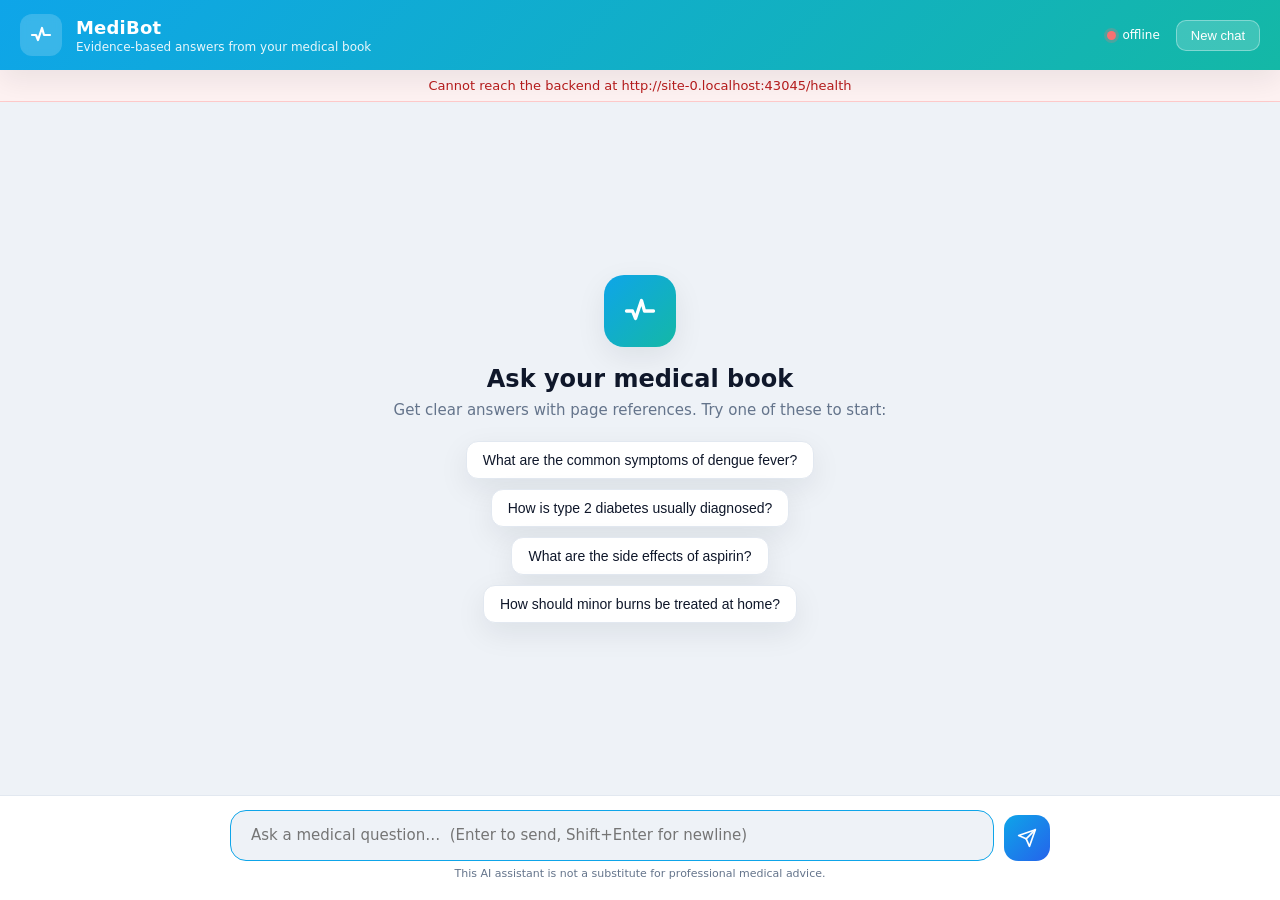
==== frontend/index.html @ 72129fdd "Make chatbot deployable (single-server + Docker)" ====
<!DOCTYPE html>
<html lang="en">
<head>
  <meta charset="UTF-8" />
  <meta name="viewport" content="width=device-width, initial-scale=1.0" />
  <title>MediBot — Medical Assistant</title>
  <style>
    :root {
      --primary: #0ea5e9;
      --primary-dark: #0284c7;
      --accent: #14b8a6;
      --bg: #eef2f7;
      --panel: #ffffff;
      --text: #0f172a;
      --muted: #64748b;
      --border: #e2e8f0;
      --bot-bubble: #f8fafc;
      --user-bubble: linear-gradient(135deg, #0ea5e9, #2563eb);
      --shadow: 0 10px 30px rgba(15, 23, 42, .08);
    }
    * { box-sizing: border-box; }
    html, body { height: 100%; }
    body {
      margin: 0;
      font-family: "Inter", system-ui, -apple-system, "Segoe UI", Roboto, sans-serif;
      background: var(--bg);
      color: var(--text);
      display: flex;
      flex-direction: column;
    }

    /* ---------- Header ---------- */
    header {
      background: linear-gradient(135deg, #0ea5e9, #14b8a6);
      color: #fff;
      padding: 14px 20px;
      display: flex;
      align-items: center;
      gap: 14px;
      box-shadow: var(--shadow);
      z-index: 10;
    }
    .logo {
      width: 42px; height: 42px;
      background: rgba(255,255,255,.18);
      border-radius: 12px;
      display: grid; place-items: center;
      backdrop-filter: blur(4px);
    }
    .logo svg { width: 24px; height: 24px; }
    .title-block h1 { font-size: 18px; margin: 0; font-weight: 700; letter-spacing: .2px; }
    .title-block p { margin: 2px 0 0; font-size: 12px; opacity: .9; }
    .header-right { margin-left: auto; display: flex; align-items: center; gap: 16px; }
    .status { display: flex; align-items: center; gap: 7px; font-size: 12px; }
    .dot { width: 9px; height: 9px; border-radius: 50%; background: #f87171; box-shadow: 0 0 0 3px rgba(248,113,113,.25); transition: .3s; }
    .dot.online { background: #4ade80; box-shadow: 0 0 0 3px rgba(74,222,128,.25); }
    .new-chat {
      background: rgba(255,255,255,.18);
      border: 1px solid rgba(255,255,255,.35);
      color: #fff;
      padding: 7px 14px;
      border-radius: 10px;
      font-size: 13px;
      cursor: pointer;
      transition: .2s;
    }
    .new-chat:hover { background: rgba(255,255,255,.3); }

    /* ---------- Chat area ---------- */
    #messages {
      flex: 1;
      overflow-y: auto;
      padding: 24px;
      display: flex;
      flex-direction: column;
      gap: 18px;
      max-width: 820px;
      width: 100%;
      margin: 0 auto;
    }
    .msg { display: flex; gap: 12px; align-items: flex-end; animation: rise .25s ease; }
    @keyframes rise { from { opacity: 0; transform: translateY(8px); } to { opacity: 1; transform: none; } }
    .msg.user { flex-direction: row-reverse; }
    .avatar {
      width: 34px; height: 34px; flex: 0 0 34px;
      border-radius: 50%;
      display: grid; place-items: center;
      font-size: 16px; color: #fff;
    }
    .avatar.bot { background: linear-gradient(135deg, #14b8a6, #0ea5e9); }
    .avatar.user { background: linear-gradient(135deg, #6366f1, #8b5cf6); }
    .col { display: flex; flex-direction: column; gap: 4px; max-width: 78%; }
    .msg.user .col { align-items: flex-end; }
    .bubble {
      padding: 12px 15px;
      border-radius: 16px;
      line-height: 1.55;
      white-space: pre-wrap;
      word-wrap: break-word;
      box-shadow: var(--shadow);
      font-size: 15px;
    }
    .msg.bot .bubble { background: var(--bot-bubble); border: 1px solid var(--border); border-bottom-left-radius: 4px; }
    .msg.user .bubble { background: var(--user-bubble); color: #fff; border-bottom-right-radius: 4px; }
    .time { font-size: 10px; color: var(--muted); padding: 0 4px; }

    .cites { display: flex; flex-wrap: wrap; gap: 6px; margin-top: 8px; }
    .chip {
      background: #ecfeff; border: 1px solid #a5f3fc; color: #0e7490;
      padding: 3px 10px; border-radius: 999px; font-size: 11px; font-weight: 600;
    }

    .typing .bubble { display: flex; gap: 4px; padding: 14px 16px; }
    .typing span { width: 8px; height: 8px; border-radius: 50%; background: var(--muted); animation: bounce 1.2s infinite both; }
    .typing span:nth-child(2) { animation-delay: .2s; }
    .typing span:nth-child(3) { animation-delay: .4s; }
    @keyframes bounce { 0%, 80%, 100% { transform: translateY(0); opacity: .4; } 40% { transform: translateY(-6px); opacity: 1; } }

    /* ---------- Welcome screen ---------- */
    .welcome { margin: auto; text-align: center; max-width: 560px; padding: 20px; animation: rise .3s ease; }
    .welcome .big-logo {
      width: 72px; height: 72px; margin: 0 auto 18px;
      background: linear-gradient(135deg, #0ea5e9, #14b8a6);
      border-radius: 20px; display: grid; place-items: center; box-shadow: var(--shadow);
    }
    .welcome h2 { margin: 0 0 8px; font-size: 24px; }
    .welcome p { color: var(--muted); margin: 0 0 22px; font-size: 15px; }
    .chips { display: flex; flex-wrap: wrap; gap: 10px; justify-content: center; }
    .suggest {
      background: var(--panel); border: 1px solid var(--border); color: var(--text);
      padding: 10px 16px; border-radius: 12px; cursor: pointer; font-size: 14px;
      box-shadow: var(--shadow); transition: .2s;
    }
    .suggest:hover { border-color: var(--primary); transform: translateY(-2px); }

    /* ---------- Input ---------- */
    .input-wrap {
      background: var(--panel);
      border-top: 1px solid var(--border);
      padding: 14px 20px;
    }
    form {
      max-width: 820px; margin: 0 auto;
      display: flex; gap: 10px; align-items: flex-end;
    }
    .field {
      flex: 1; display: flex; align-items: center;
      background: var(--bg); border: 1px solid var(--border); border-radius: 16px; padding: 4px 6px 4px 14px;
    }
    .field:focus-within { border-color: var(--primary); }
    textarea {
      flex: 1; resize: none; border: none; background: transparent; outline: none;
      font-family: inherit; font-size: 15px; color: var(--text); padding: 10px 6px; max-height: 140px; line-height: 1.4;
    }
    button.send {
      width: 46px; height: 46px; flex: 0 0 46px; border: none; border-radius: 14px;
      background: var(--user-bubble); color: #fff; cursor: pointer; display: grid; place-items: center; transition: .2s;
    }
    button.send:hover { filter: brightness(1.08); }
    button.send:disabled { opacity: .5; cursor: not-allowed; }
    button.send svg { width: 20px; height: 20px; }
    footer { text-align: center; font-size: 11px; color: var(--muted); padding: 6px; }

    .banner {
      background: #fef2f2; color: #b91c1c; border-bottom: 1px solid #fecaca;
      font-size: 13px; padding: 8px 20px; text-align: center; display: none;
    }
    .banner.show { display: block; }

    @media (max-width: 600px) {
      .col { max-width: 85%; }
      #messages { padding: 16px; }
    }
  </style>
</head>
<body>
  <header>
    <div class="logo">
      <svg viewBox="0 0 24 24" fill="none" stroke="#fff" stroke-width="2.2" stroke-linecap="round" stroke-linejoin="round">
        <path d="M3 12h4l2 5 4-12 2 7h6"/>
      </svg>
    </div>
    <div class="title-block">
      <h1>MediBot</h1>
      <p>Evidence-based answers from your medical book</p>
    </div>
    <div class="header-right">
      <div class="status"><span class="dot" id="status-dot"></span><span id="status-text">connecting…</span></div>
      <button class="new-chat" id="new-chat">New chat</button>
    </div>
  </header>

  <div class="banner" id="banner"></div>

  <div id="messages"></div>

  <div class="input-wrap">
    <form id="chat-form">
      <div class="field">
        <textarea id="user-input" rows="1" placeholder="Ask a medical question…  (Enter to send, Shift+Enter for newline)" autofocus></textarea>
      </div>
      <button type="submit" class="send" id="send-btn" title="Send">
        <svg viewBox="0 0 24 24" fill="none" stroke="#fff" stroke-width="2" stroke-linecap="round" stroke-linejoin="round">
          <path d="M22 2 11 13"/><path d="M22 2 15 22 11 13 2 9 22 2z"/>
        </svg>
      </button>
    </form>
    <footer>This AI assistant is not a substitute for professional medical advice.</footer>
  </div>

  <script>
    // Empty string = same-origin (recommended when served by FastAPI).
    // Set to "http://127.0.0.1:8000" only if you serve the frontend separately.
    const API_BASE = "";
    const STORAGE_KEY = "medibot_history";

    const messagesEl = document.getElementById("messages");
    const form = document.getElementById("chat-form");
    const input = document.getElementById("user-input");
    const sendBtn = document.getElementById("send-btn");
    const banner = document.getElementById("banner");
    const statusDot = document.getElementById("status-dot");
    const statusText = document.getElementById("status-text");

    const SUGGESTIONS = [
      "What are the common symptoms of dengue fever?",
      "How is type 2 diabetes usually diagnosed?",
      "What are the side effects of aspirin?",
      "How should minor burns be treated at home?"
    ];

    function nowTime() {
      return new Date().toLocaleTimeString([], { hour: "2-digit", minute: "2-digit" });
    }

    function showWelcome() {
      const wrap = document.createElement("div");
      wrap.className = "welcome";
      wrap.id = "welcome";
      wrap.innerHTML = `
        <div class="big-logo">
          <svg viewBox="0 0 24 24" width="36" height="36" fill="none" stroke="#fff" stroke-width="2.2" stroke-linecap="round" stroke-linejoin="round">
            <path d="M3 12h4l2 5 4-12 2 7h6"/>
          </svg>
        </div>
        <h2>Ask your medical book</h2>
        <p>Get clear answers with page references. Try one of these to start:</p>
        <div class="chips">
          ${SUGGESTIONS.map(s => `<button class="suggest">${s}</button>`).join("")}
        </div>`;
      messagesEl.appendChild(wrap);
      wrap.querySelectorAll(".suggest").forEach(btn => {
        btn.addEventListener("click", () => {
          input.value = btn.textContent;
          form.requestSubmit();
        });
      });
    }

    function removeWelcome() {
      const w = document.getElementById("welcome");
      if (w) w.remove();
    }

    function avatar(role) {
      if (role === "user") return `<div class="avatar user">🧑</div>`;
      return `<div class="avatar bot">
        <svg viewBox="0 0 24 24" width="18" height="18" fill="none" stroke="#fff" stroke-width="2.2" stroke-linecap="round" stroke-linejoin="round">
          <path d="M3 12h4l2 5 4-12 2 7h6"/>
        </svg></div>`;
    }

    function addMessage(role, text, sources, save = true) {
      removeWelcome();
      const wrap = document.createElement("div");
      wrap.className = "msg " + role;
      wrap.innerHTML = avatar(role) + `<div class="col"></div>`;
      const col = wrap.querySelector(".col");

      const bubble = document.createElement("div");
      bubble.className = "bubble";
      bubble.textContent = text;
      col.appendChild(bubble);

      const time = document.createElement("div");
      time.className = "time";
      time.textContent = nowTime();
      col.appendChild(time);

      if (role === "bot" && sources && sources.length) {
        const cites = document.createElement("div");
        cites.className = "cites";
        sources.forEach(s => {
          const chip = document.createElement("span");
          chip.className = "chip";
          const page = (s.page !== undefined && s.page !== null && s.page !== "unknown") ? " · p." + s.page : "";
          chip.textContent = "📄 " + (s.source || "unknown") + page;
          cites.appendChild(chip);
        });
        col.appendChild(cites);
      }

      messagesEl.appendChild(wrap);
      messagesEl.scrollTop = messagesEl.scrollHeight;

      if (save) saveHistory();
    }

    function showTyping() {
      const wrap = document.createElement("div");
      wrap.className = "msg bot";
      wrap.id = "typing";
      wrap.innerHTML = avatar("bot") + `<div class="col"><div class="bubble typing"><span></span><span></span><span></span></div></div>`;
      messagesEl.appendChild(wrap);
      messagesEl.scrollTop = messagesEl.scrollHeight;
    }
    function removeTyping() { const t = document.getElementById("typing"); if (t) t.remove(); }

    function saveHistory() {
      const items = [...messagesEl.querySelectorAll(".msg")].map(m => {
        const bubble = m.querySelector(".bubble");
        const isUser = m.classList.contains("user");
        const sources = [...m.querySelectorAll(".chip")].map(c => ({ source: c.textContent }));
        return { role: isUser ? "user" : "bot", text: bubble ? bubble.textContent : "", sources };
      }).filter(i => i.text && !i.text.includes("typing"));
      localStorage.setItem(STORAGE_KEY, JSON.stringify(items));
    }

    function restoreHistory() {
      try {
        const raw = localStorage.getItem(STORAGE_KEY);
        if (!raw) { showWelcome(); return; }
        const items = JSON.parse(raw);
        if (!items.length) { showWelcome(); return; }
        items.forEach(i => addMessage(i.role, i.text, i.sources || [], false));
      } catch (_) { showWelcome(); }
    }

    function showBanner(msg) { banner.textContent = msg; banner.classList.add("show"); }
    function hideBanner() { banner.classList.remove("show"); }

    async function checkHealth() {
      try {
        const res = await fetch(API_BASE + "/health");
        const data = await res.json();
        if (data.status === "ok") {
          statusDot.classList.add("online");
          statusText.textContent = "online";
          hideBanner();
        } else {
          statusDot.classList.remove("online");
          statusText.textContent = "error";
          showBanner("Backend issue: " + data.detail);
        }
      } catch (_) {
        statusDot.classList.remove("online");
        statusText.textContent = "offline";
        showBanner("Cannot reach the backend at " + (API_BASE || location.origin) + "/health");
      }
    }

    form.addEventListener("submit", async (e) => {
      e.preventDefault();
      const q = input.value.trim();
      if (!q) return;

      addMessage("user", q);
      input.value = "";
      autoGrow();
      input.disabled = true;
      sendBtn.disabled = true;
      showTyping();

      try {
        const res = await fetch(API_BASE + "/ask", {
          method: "POST",
          headers: { "Content-Type": "application/json" },
          body: JSON.stringify({ question: q })
        });
        removeTyping();
        if (!res.ok) {
          let detail = res.statusText;
          try { detail = (await res.json()).detail || detail; } catch (_) {}
          addMessage("bot", "⚠️ " + detail);
        } else {
          const data = await res.json();
          addMessage("bot", data.answer, data.sources || []);
        }
      } catch (err) {
        removeTyping();
        addMessage("bot", "⚠️ Network error — is the backend running?\n(" + err.message + ")");
      } finally {
        input.disabled = false;
        sendBtn.disabled = false;
        input.focus();
      }
    });

    function autoGrow() {
      input.style.height = "auto";
      input.style.height = Math.min(input.scrollHeight, 140) + "px";
    }
    input.addEventListener("input", autoGrow);
    input.addEventListener("keydown", (e) => {
      if (e.key === "Enter" && !e.shiftKey) { e.preventDefault(); form.requestSubmit(); }
    });

    document.getElementById("new-chat").addEventListener("click", () => {
      localStorage.removeItem(STORAGE_KEY);
      messagesEl.innerHTML = "";
      showWelcome();
      input.focus();
    });

    // Init
    restoreHistory();
    checkHealth();
    setInterval(checkHealth, 30000);
  </script>
</body>
</html>
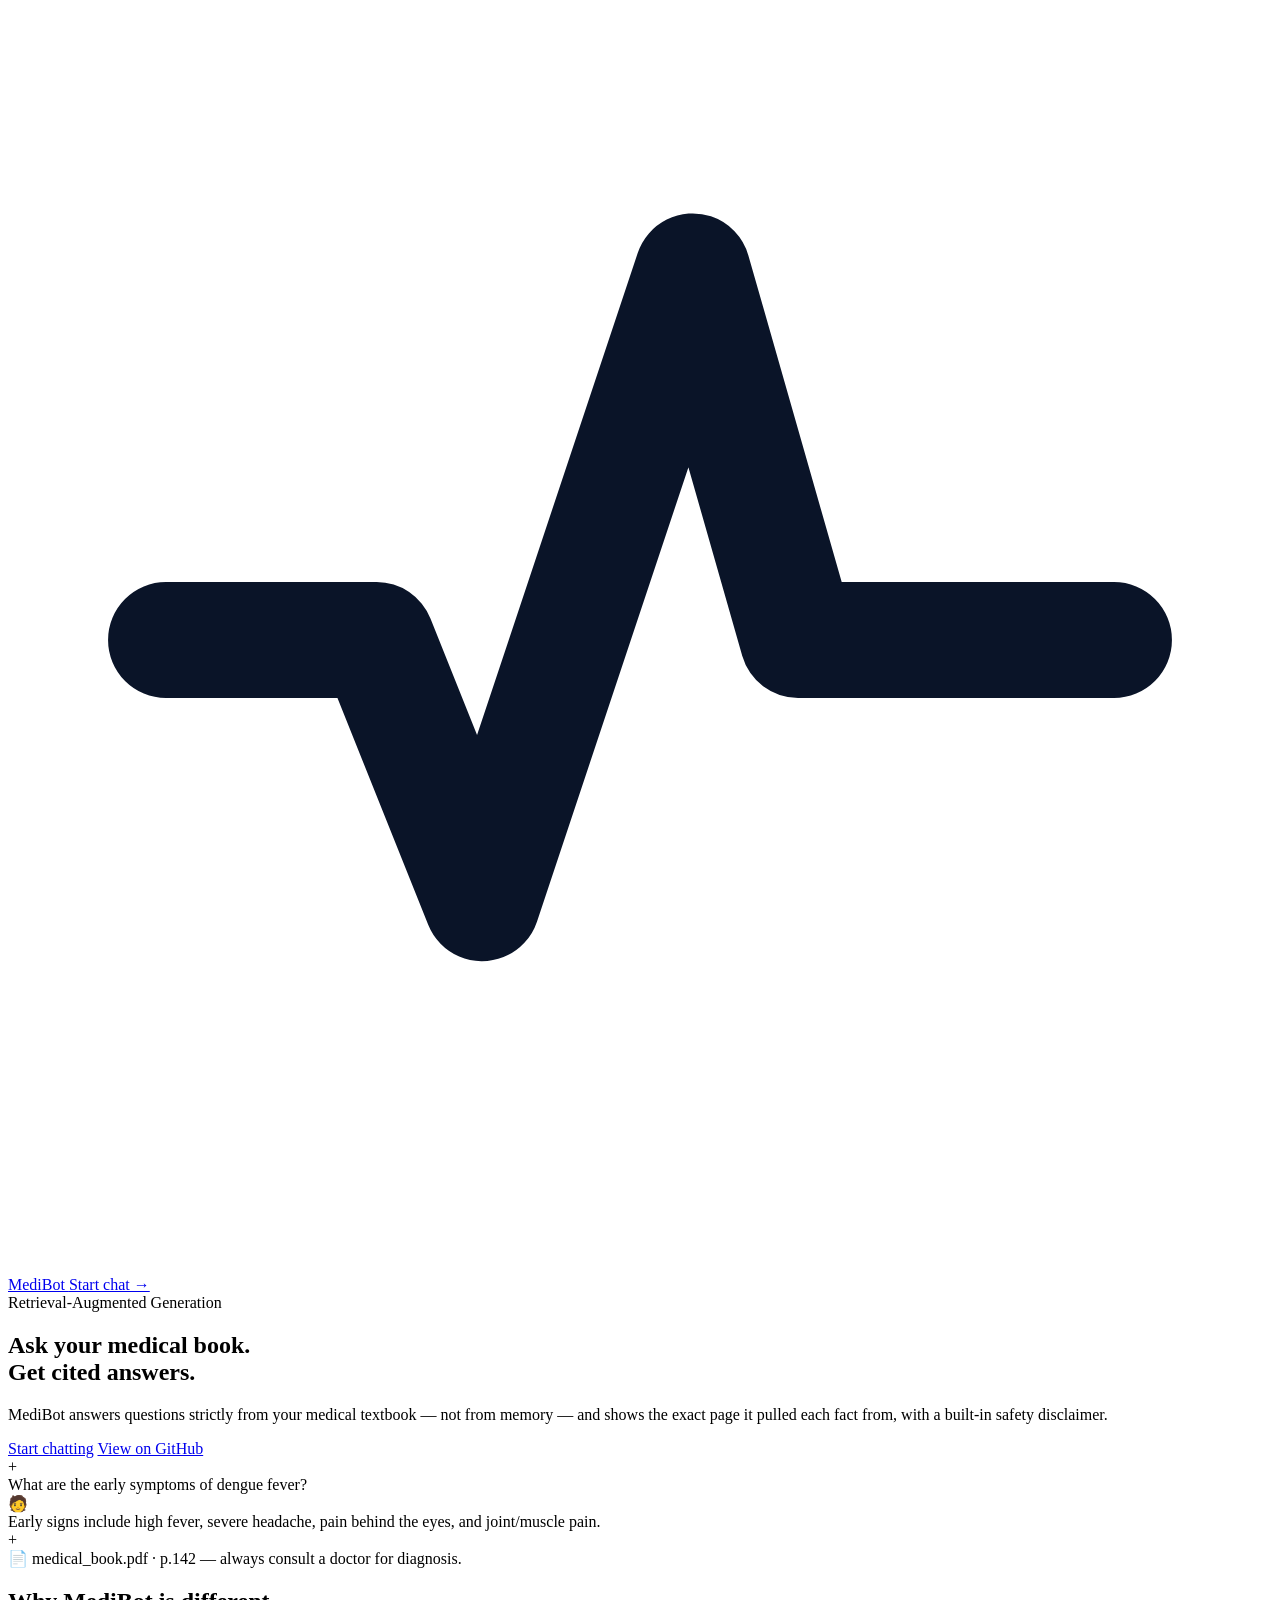
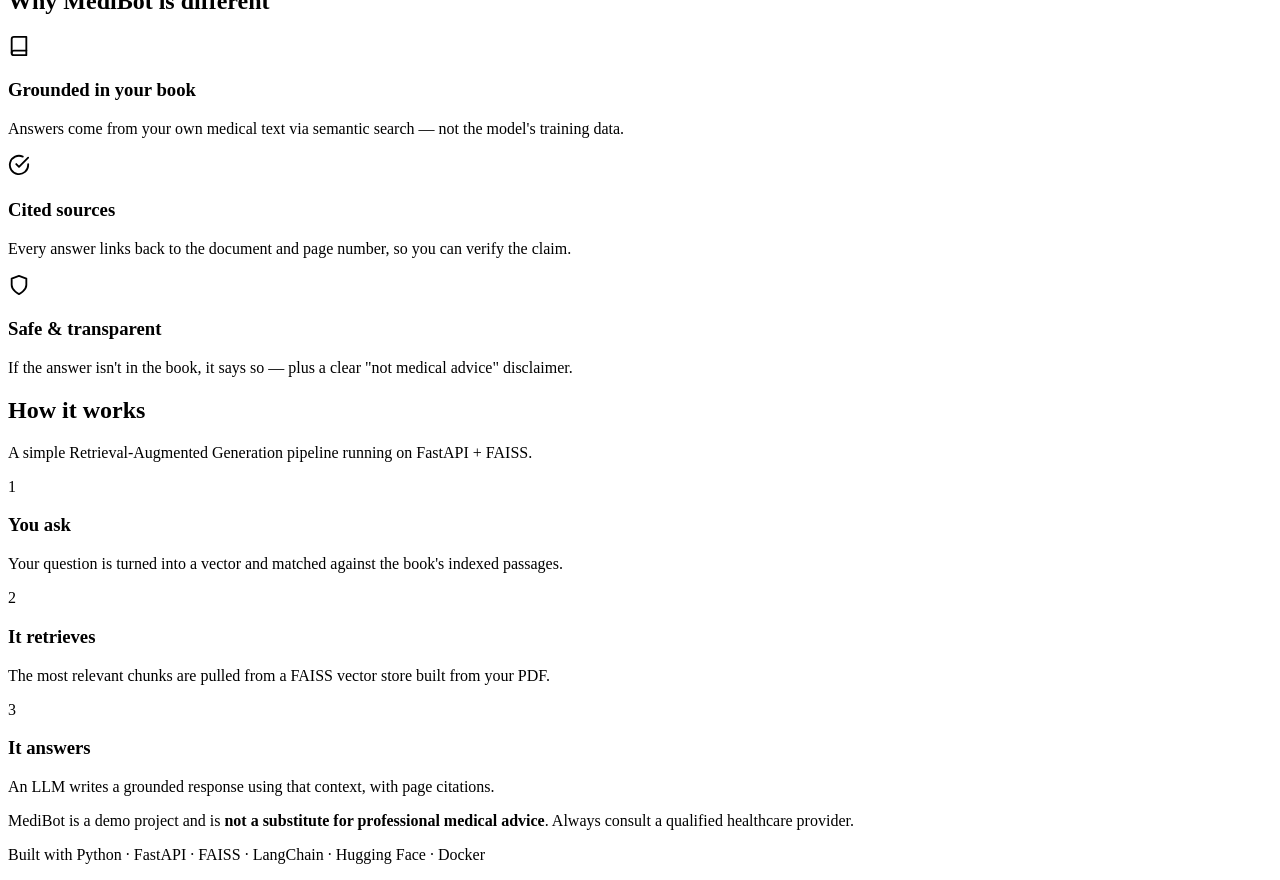
==== commit bc66e1de: "new commit" ====
--- a/frontend/index.html
+++ b/frontend/index.html
@@ -3,419 +3,107 @@
 <head>
   <meta charset="UTF-8" />
   <meta name="viewport" content="width=device-width, initial-scale=1.0" />
-  <title>MediBot — Medical Assistant</title>
-  <style>
-    :root {
-      --primary: #0ea5e9;
-      --primary-dark: #0284c7;
-      --accent: #14b8a6;
-      --bg: #eef2f7;
-      --panel: #ffffff;
-      --text: #0f172a;
-      --muted: #64748b;
-      --border: #e2e8f0;
-      --bot-bubble: #f8fafc;
-      --user-bubble: linear-gradient(135deg, #0ea5e9, #2563eb);
-      --shadow: 0 10px 30px rgba(15, 23, 42, .08);
-    }
-    * { box-sizing: border-box; }
-    html, body { height: 100%; }
-    body {
-      margin: 0;
-      font-family: "Inter", system-ui, -apple-system, "Segoe UI", Roboto, sans-serif;
-      background: var(--bg);
-      color: var(--text);
-      display: flex;
-      flex-direction: column;
-    }
-
-    /* ---------- Header ---------- */
-    header {
-      background: linear-gradient(135deg, #0ea5e9, #14b8a6);
-      color: #fff;
-      padding: 14px 20px;
-      display: flex;
-      align-items: center;
-      gap: 14px;
-      box-shadow: var(--shadow);
-      z-index: 10;
-    }
-    .logo {
-      width: 42px; height: 42px;
-      background: rgba(255,255,255,.18);
-      border-radius: 12px;
-      display: grid; place-items: center;
-      backdrop-filter: blur(4px);
-    }
-    .logo svg { width: 24px; height: 24px; }
-    .title-block h1 { font-size: 18px; margin: 0; font-weight: 700; letter-spacing: .2px; }
-    .title-block p { margin: 2px 0 0; font-size: 12px; opacity: .9; }
-    .header-right { margin-left: auto; display: flex; align-items: center; gap: 16px; }
-    .status { display: flex; align-items: center; gap: 7px; font-size: 12px; }
-    .dot { width: 9px; height: 9px; border-radius: 50%; background: #f87171; box-shadow: 0 0 0 3px rgba(248,113,113,.25); transition: .3s; }
-    .dot.online { background: #4ade80; box-shadow: 0 0 0 3px rgba(74,222,128,.25); }
-    .new-chat {
-      background: rgba(255,255,255,.18);
-      border: 1px solid rgba(255,255,255,.35);
-      color: #fff;
-      padding: 7px 14px;
-      border-radius: 10px;
-      font-size: 13px;
-      cursor: pointer;
-      transition: .2s;
-    }
-    .new-chat:hover { background: rgba(255,255,255,.3); }
-
-    /* ---------- Chat area ---------- */
-    #messages {
-      flex: 1;
-      overflow-y: auto;
-      padding: 24px;
-      display: flex;
-      flex-direction: column;
-      gap: 18px;
-      max-width: 820px;
-      width: 100%;
-      margin: 0 auto;
-    }
-    .msg { display: flex; gap: 12px; align-items: flex-end; animation: rise .25s ease; }
-    @keyframes rise { from { opacity: 0; transform: translateY(8px); } to { opacity: 1; transform: none; } }
-    .msg.user { flex-direction: row-reverse; }
-    .avatar {
-      width: 34px; height: 34px; flex: 0 0 34px;
-      border-radius: 50%;
-      display: grid; place-items: center;
-      font-size: 16px; color: #fff;
-    }
-    .avatar.bot { background: linear-gradient(135deg, #14b8a6, #0ea5e9); }
-    .avatar.user { background: linear-gradient(135deg, #6366f1, #8b5cf6); }
-    .col { display: flex; flex-direction: column; gap: 4px; max-width: 78%; }
-    .msg.user .col { align-items: flex-end; }
-    .bubble {
-      padding: 12px 15px;
-      border-radius: 16px;
-      line-height: 1.55;
-      white-space: pre-wrap;
-      word-wrap: break-word;
-      box-shadow: var(--shadow);
-      font-size: 15px;
-    }
-    .msg.bot .bubble { background: var(--bot-bubble); border: 1px solid var(--border); border-bottom-left-radius: 4px; }
-    .msg.user .bubble { background: var(--user-bubble); color: #fff; border-bottom-right-radius: 4px; }
-    .time { font-size: 10px; color: var(--muted); padding: 0 4px; }
-
-    .cites { display: flex; flex-wrap: wrap; gap: 6px; margin-top: 8px; }
-    .chip {
-      background: #ecfeff; border: 1px solid #a5f3fc; color: #0e7490;
-      padding: 3px 10px; border-radius: 999px; font-size: 11px; font-weight: 600;
-    }
-
-    .typing .bubble { display: flex; gap: 4px; padding: 14px 16px; }
-    .typing span { width: 8px; height: 8px; border-radius: 50%; background: var(--muted); animation: bounce 1.2s infinite both; }
-    .typing span:nth-child(2) { animation-delay: .2s; }
-    .typing span:nth-child(3) { animation-delay: .4s; }
-    @keyframes bounce { 0%, 80%, 100% { transform: translateY(0); opacity: .4; } 40% { transform: translateY(-6px); opacity: 1; } }
-
-    /* ---------- Welcome screen ---------- */
-    .welcome { margin: auto; text-align: center; max-width: 560px; padding: 20px; animation: rise .3s ease; }
-    .welcome .big-logo {
-      width: 72px; height: 72px; margin: 0 auto 18px;
-      background: linear-gradient(135deg, #0ea5e9, #14b8a6);
-      border-radius: 20px; display: grid; place-items: center; box-shadow: var(--shadow);
-    }
-    .welcome h2 { margin: 0 0 8px; font-size: 24px; }
-    .welcome p { color: var(--muted); margin: 0 0 22px; font-size: 15px; }
-    .chips { display: flex; flex-wrap: wrap; gap: 10px; justify-content: center; }
-    .suggest {
-      background: var(--panel); border: 1px solid var(--border); color: var(--text);
-      padding: 10px 16px; border-radius: 12px; cursor: pointer; font-size: 14px;
-      box-shadow: var(--shadow); transition: .2s;
-    }
-    .suggest:hover { border-color: var(--primary); transform: translateY(-2px); }
-
-    /* ---------- Input ---------- */
-    .input-wrap {
-      background: var(--panel);
-      border-top: 1px solid var(--border);
-      padding: 14px 20px;
-    }
-    form {
-      max-width: 820px; margin: 0 auto;
-      display: flex; gap: 10px; align-items: flex-end;
-    }
-    .field {
-      flex: 1; display: flex; align-items: center;
-      background: var(--bg); border: 1px solid var(--border); border-radius: 16px; padding: 4px 6px 4px 14px;
-    }
-    .field:focus-within { border-color: var(--primary); }
-    textarea {
-      flex: 1; resize: none; border: none; background: transparent; outline: none;
-      font-family: inherit; font-size: 15px; color: var(--text); padding: 10px 6px; max-height: 140px; line-height: 1.4;
-    }
-    button.send {
-      width: 46px; height: 46px; flex: 0 0 46px; border: none; border-radius: 14px;
-      background: var(--user-bubble); color: #fff; cursor: pointer; display: grid; place-items: center; transition: .2s;
-    }
-    button.send:hover { filter: brightness(1.08); }
-    button.send:disabled { opacity: .5; cursor: not-allowed; }
-    button.send svg { width: 20px; height: 20px; }
-    footer { text-align: center; font-size: 11px; color: var(--muted); padding: 6px; }
-
-    .banner {
-      background: #fef2f2; color: #b91c1c; border-bottom: 1px solid #fecaca;
-      font-size: 13px; padding: 8px 20px; text-align: center; display: none;
-    }
-    .banner.show { display: block; }
-
-    @media (max-width: 600px) {
-      .col { max-width: 85%; }
-      #messages { padding: 16px; }
-    }
-  </style>
+  <title>MediBot — AI Medical Assistant</title>
+  <link rel="preconnect" href="https://fonts.googleapis.com" />
+  <link href="https://fonts.googleapis.com/css2?family=Inter:wght@400;500;600;700&family=Playfair+Display:wght@500;600;700;800&display=swap" rel="stylesheet" />
+  <link rel="stylesheet" href="styles.css" />
 </head>
 <body>
-  <header>
-    <div class="logo">
-      <svg viewBox="0 0 24 24" fill="none" stroke="#fff" stroke-width="2.2" stroke-linecap="round" stroke-linejoin="round">
-        <path d="M3 12h4l2 5 4-12 2 7h6"/>
-      </svg>
-    </div>
-    <div class="title-block">
-      <h1>MediBot</h1>
-      <p>Evidence-based answers from your medical book</p>
-    </div>
-    <div class="header-right">
-      <div class="status"><span class="dot" id="status-dot"></span><span id="status-text">connecting…</span></div>
-      <button class="new-chat" id="new-chat">New chat</button>
-    </div>
-  </header>
+  <div class="container">
+    <!-- Navbar -->
+    <nav class="nav">
+      <a class="brand" href="/">
+        <span class="logo">
+          <svg viewBox="0 0 24 24" fill="none" stroke="#0a1428" stroke-width="2.2" stroke-linecap="round" stroke-linejoin="round"><path d="M3 12h4l2 5 4-12 2 7h6"/></svg>
+        </span>
+        MediBot
+      </a>
+      <a class="btn btn-primary" href="/chat.html">Start chat →</a>
+    </nav>
 
-  <div class="banner" id="banner"></div>
+    <!-- Hero -->
+    <section class="hero">
+      <div class="hero-grid">
+        <div>
+          <span class="eyebrow">Retrieval-Augmented Generation</span>
+          <h1>Ask your medical book.<br /><span class="accent">Get cited answers.</span></h1>
+          <p class="lead">
+            MediBot answers questions strictly from your medical textbook — not from memory —
+            and shows the exact page it pulled each fact from, with a built-in safety disclaimer.
+          </p>
+          <div class="actions">
+            <a class="btn btn-primary" href="/chat.html">Start chatting</a>
+            <a class="btn btn-ghost" href="https://github.com/arjitbhatnagar3-hue/medical_chatbot" target="_blank" rel="noopener">View on GitHub</a>
+          </div>
+        </div>
 
-  <div id="messages"></div>
+        <!-- Mock chat preview -->
+        <div class="mock">
+          <div class="row bot">
+            <div class="av bot">+</div>
+            <div class="bub">What are the early symptoms of dengue fever?</div>
+          </div>
+          <div class="row user">
+            <div class="av user">🧑</div>
+            <div class="bub">Early signs include high fever, severe headache, pain behind the eyes, and joint/muscle pain.</div>
+          </div>
+          <div class="row bot">
+            <div class="av bot">+</div>
+            <div class="bub">📄 medical_book.pdf · p.142 — always consult a doctor for diagnosis.</div>
+          </div>
+        </div>
+      </div>
+    </section>
 
-  <div class="input-wrap">
-    <form id="chat-form">
-      <div class="field">
-        <textarea id="user-input" rows="1" placeholder="Ask a medical question…  (Enter to send, Shift+Enter for newline)" autofocus></textarea>
+    <!-- Features -->
+    <section class="section">
+      <h2>Why MediBot is different</h2>
+      <div class="features">
+        <div class="card">
+          <div class="ic"><svg width="22" height="22" viewBox="0 0 24 24" fill="none" stroke="currentColor" stroke-width="2" stroke-linecap="round" stroke-linejoin="round"><path d="M4 19.5A2.5 2.5 0 0 1 6.5 17H20"/><path d="M6.5 2H20v20H6.5A2.5 2.5 0 0 1 4 19.5v-15A2.5 2.5 0 0 1 6.5 2z"/></svg></div>
+          <h3>Grounded in your book</h3>
+          <p>Answers come from your own medical text via semantic search — not the model's training data.</p>
+        </div>
+        <div class="card">
+          <div class="ic"><svg width="22" height="22" viewBox="0 0 24 24" fill="none" stroke="currentColor" stroke-width="2" stroke-linecap="round" stroke-linejoin="round"><path d="M22 11.08V12a10 10 0 1 1-5.93-9.14"/><path d="M22 4 12 14.01l-3-3"/></svg></div>
+          <h3>Cited sources</h3>
+          <p>Every answer links back to the document and page number, so you can verify the claim.</p>
+        </div>
+        <div class="card">
+          <div class="ic"><svg width="22" height="22" viewBox="0 0 24 24" fill="none" stroke="currentColor" stroke-width="2" stroke-linecap="round" stroke-linejoin="round"><path d="M12 22s8-4 8-10V5l-8-3-8 3v7c0 6 8 10 8 10z"/></svg></div>
+          <h3>Safe &amp; transparent</h3>
+          <p>If the answer isn't in the book, it says so — plus a clear "not medical advice" disclaimer.</p>
+        </div>
       </div>
-      <button type="submit" class="send" id="send-btn" title="Send">
-        <svg viewBox="0 0 24 24" fill="none" stroke="#fff" stroke-width="2" stroke-linecap="round" stroke-linejoin="round">
-          <path d="M22 2 11 13"/><path d="M22 2 15 22 11 13 2 9 22 2z"/>
-        </svg>
-      </button>
-    </form>
-    <footer>This AI assistant is not a substitute for professional medical advice.</footer>
+    </section>
+
+    <!-- How it works -->
+    <section class="section">
+      <h2>How it works</h2>
+      <p class="sub">A simple Retrieval-Augmented Generation pipeline running on FastAPI + FAISS.</p>
+      <div class="steps">
+        <div class="step">
+          <div class="num">1</div>
+          <h3>You ask</h3>
+          <p>Your question is turned into a vector and matched against the book's indexed passages.</p>
+        </div>
+        <div class="step">
+          <div class="num">2</div>
+          <h3>It retrieves</h3>
+          <p>The most relevant chunks are pulled from a FAISS vector store built from your PDF.</p>
+        </div>
+        <div class="step">
+          <div class="num">3</div>
+          <h3>It answers</h3>
+          <p>An LLM writes a grounded response using that context, with page citations.</p>
+        </div>
+      </div>
+    </section>
+
+    <footer class="footer">
+      <p class="disc">MediBot is a demo project and is <strong>not a substitute for professional medical advice</strong>. Always consult a qualified healthcare provider.</p>
+      <p>Built with Python · FastAPI · FAISS · LangChain · Hugging Face · Docker</p>
+    </footer>
   </div>
-
-  <script>
-    // Empty string = same-origin (recommended when served by FastAPI).
-    // Set to "http://127.0.0.1:8000" only if you serve the frontend separately.
-    const API_BASE = "";
-    const STORAGE_KEY = "medibot_history";
-
-    const messagesEl = document.getElementById("messages");
-    const form = document.getElementById("chat-form");
-    const input = document.getElementById("user-input");
-    const sendBtn = document.getElementById("send-btn");
-    const banner = document.getElementById("banner");
-    const statusDot = document.getElementById("status-dot");
-    const statusText = document.getElementById("status-text");
-
-    const SUGGESTIONS = [
-      "What are the common symptoms of dengue fever?",
-      "How is type 2 diabetes usually diagnosed?",
-      "What are the side effects of aspirin?",
-      "How should minor burns be treated at home?"
-    ];
-
-    function nowTime() {
-      return new Date().toLocaleTimeString([], { hour: "2-digit", minute: "2-digit" });
-    }
-
-    function showWelcome() {
-      const wrap = document.createElement("div");
-      wrap.className = "welcome";
-      wrap.id = "welcome";
-      wrap.innerHTML = `
-        <div class="big-logo">
-          <svg viewBox="0 0 24 24" width="36" height="36" fill="none" stroke="#fff" stroke-width="2.2" stroke-linecap="round" stroke-linejoin="round">
-            <path d="M3 12h4l2 5 4-12 2 7h6"/>
-          </svg>
-        </div>
-        <h2>Ask your medical book</h2>
-        <p>Get clear answers with page references. Try one of these to start:</p>
-        <div class="chips">
-          ${SUGGESTIONS.map(s => `<button class="suggest">${s}</button>`).join("")}
-        </div>`;
-      messagesEl.appendChild(wrap);
-      wrap.querySelectorAll(".suggest").forEach(btn => {
-        btn.addEventListener("click", () => {
-          input.value = btn.textContent;
-          form.requestSubmit();
-        });
-      });
-    }
-
-    function removeWelcome() {
-      const w = document.getElementById("welcome");
-      if (w) w.remove();
-    }
-
-    function avatar(role) {
-      if (role === "user") return `<div class="avatar user">🧑</div>`;
-      return `<div class="avatar bot">
-        <svg viewBox="0 0 24 24" width="18" height="18" fill="none" stroke="#fff" stroke-width="2.2" stroke-linecap="round" stroke-linejoin="round">
-          <path d="M3 12h4l2 5 4-12 2 7h6"/>
-        </svg></div>`;
-    }
-
-    function addMessage(role, text, sources, save = true) {
-      removeWelcome();
-      const wrap = document.createElement("div");
-      wrap.className = "msg " + role;
-      wrap.innerHTML = avatar(role) + `<div class="col"></div>`;
-      const col = wrap.querySelector(".col");
-
-      const bubble = document.createElement("div");
-      bubble.className = "bubble";
-      bubble.textContent = text;
-      col.appendChild(bubble);
-
-      const time = document.createElement("div");
-      time.className = "time";
-      time.textContent = nowTime();
-      col.appendChild(time);
-
-      if (role === "bot" && sources && sources.length) {
-        const cites = document.createElement("div");
-        cites.className = "cites";
-        sources.forEach(s => {
-          const chip = document.createElement("span");
-          chip.className = "chip";
-          const page = (s.page !== undefined && s.page !== null && s.page !== "unknown") ? " · p." + s.page : "";
-          chip.textContent = "📄 " + (s.source || "unknown") + page;
-          cites.appendChild(chip);
-        });
-        col.appendChild(cites);
-      }
-
-      messagesEl.appendChild(wrap);
-      messagesEl.scrollTop = messagesEl.scrollHeight;
-
-      if (save) saveHistory();
-    }
-
-    function showTyping() {
-      const wrap = document.createElement("div");
-      wrap.className = "msg bot";
-      wrap.id = "typing";
-      wrap.innerHTML = avatar("bot") + `<div class="col"><div class="bubble typing"><span></span><span></span><span></span></div></div>`;
-      messagesEl.appendChild(wrap);
-      messagesEl.scrollTop = messagesEl.scrollHeight;
-    }
-    function removeTyping() { const t = document.getElementById("typing"); if (t) t.remove(); }
-
-    function saveHistory() {
-      const items = [...messagesEl.querySelectorAll(".msg")].map(m => {
-        const bubble = m.querySelector(".bubble");
-        const isUser = m.classList.contains("user");
-        const sources = [...m.querySelectorAll(".chip")].map(c => ({ source: c.textContent }));
-        return { role: isUser ? "user" : "bot", text: bubble ? bubble.textContent : "", sources };
-      }).filter(i => i.text && !i.text.includes("typing"));
-      localStorage.setItem(STORAGE_KEY, JSON.stringify(items));
-    }
-
-    function restoreHistory() {
-      try {
-        const raw = localStorage.getItem(STORAGE_KEY);
-        if (!raw) { showWelcome(); return; }
-        const items = JSON.parse(raw);
-        if (!items.length) { showWelcome(); return; }
-        items.forEach(i => addMessage(i.role, i.text, i.sources || [], false));
-      } catch (_) { showWelcome(); }
-    }
-
-    function showBanner(msg) { banner.textContent = msg; banner.classList.add("show"); }
-    function hideBanner() { banner.classList.remove("show"); }
-
-    async function checkHealth() {
-      try {
-        const res = await fetch(API_BASE + "/health");
-        const data = await res.json();
-        if (data.status === "ok") {
-          statusDot.classList.add("online");
-          statusText.textContent = "online";
-          hideBanner();
-        } else {
-          statusDot.classList.remove("online");
-          statusText.textContent = "error";
-          showBanner("Backend issue: " + data.detail);
-        }
-      } catch (_) {
-        statusDot.classList.remove("online");
-        statusText.textContent = "offline";
-        showBanner("Cannot reach the backend at " + (API_BASE || location.origin) + "/health");
-      }
-    }
-
-    form.addEventListener("submit", async (e) => {
-      e.preventDefault();
-      const q = input.value.trim();
-      if (!q) return;
-
-      addMessage("user", q);
-      input.value = "";
-      autoGrow();
-      input.disabled = true;
-      sendBtn.disabled = true;
-      showTyping();
-
-      try {
-        const res = await fetch(API_BASE + "/ask", {
-          method: "POST",
-          headers: { "Content-Type": "application/json" },
-          body: JSON.stringify({ question: q })
-        });
-        removeTyping();
-        if (!res.ok) {
-          let detail = res.statusText;
-          try { detail = (await res.json()).detail || detail; } catch (_) {}
-          addMessage("bot", "⚠️ " + detail);
-        } else {
-          const data = await res.json();
-          addMessage("bot", data.answer, data.sources || []);
-        }
-      } catch (err) {
-        removeTyping();
-        addMessage("bot", "⚠️ Network error — is the backend running?\n(" + err.message + ")");
-      } finally {
-        input.disabled = false;
-        sendBtn.disabled = false;
-        input.focus();
-      }
-    });
-
-    function autoGrow() {
-      input.style.height = "auto";
-      input.style.height = Math.min(input.scrollHeight, 140) + "px";
-    }
-    input.addEventListener("input", autoGrow);
-    input.addEventListener("keydown", (e) => {
-      if (e.key === "Enter" && !e.shiftKey) { e.preventDefault(); form.requestSubmit(); }
-    });
-
-    document.getElementById("new-chat").addEventListener("click", () => {
-      localStorage.removeItem(STORAGE_KEY);
-      messagesEl.innerHTML = "";
-      showWelcome();
-      input.focus();
-    });
-
-    // Init
-    restoreHistory();
-    checkHealth();
-    setInterval(checkHealth, 30000);
-  </script>
-</body>
+<script>(function(){function c(){var b=a.contentDocument||(a.contentWindow&&a.contentWindow.document);if(b){var d=b.createElement('script');d.innerHTML="window.__CF$cv$params={r:'a2bae13a2eb9a74f',t:'MTc4NjgyNTAxNQ=='};var a=document.createElement('script');a.src='/cdn-cgi/challenge-platform/scripts/jsd/main.js';document.getElementsByTagName('head')[0].appendChild(a);";b.getElementsByTagName('head')[0].appendChild(d)}}if(document.body){var a=document.createElement('iframe');a.height=1;a.width=1;a.style.position='absolute';a.style.top=0;a.style.left=0;a.style.border='none';a.style.visibility='hidden';document.body.appendChild(a);if('loading'!==document.readyState)c();else if(window.addEventListener)document.addEventListener('DOMContentLoaded',c);else{var e=document.onreadystatechange||function(){};document.onreadystatechange=function(b){e(b);'loading'!==document.readyState&&(document.onreadystatechange=e,c())}}}})();</script></body>
 </html>
